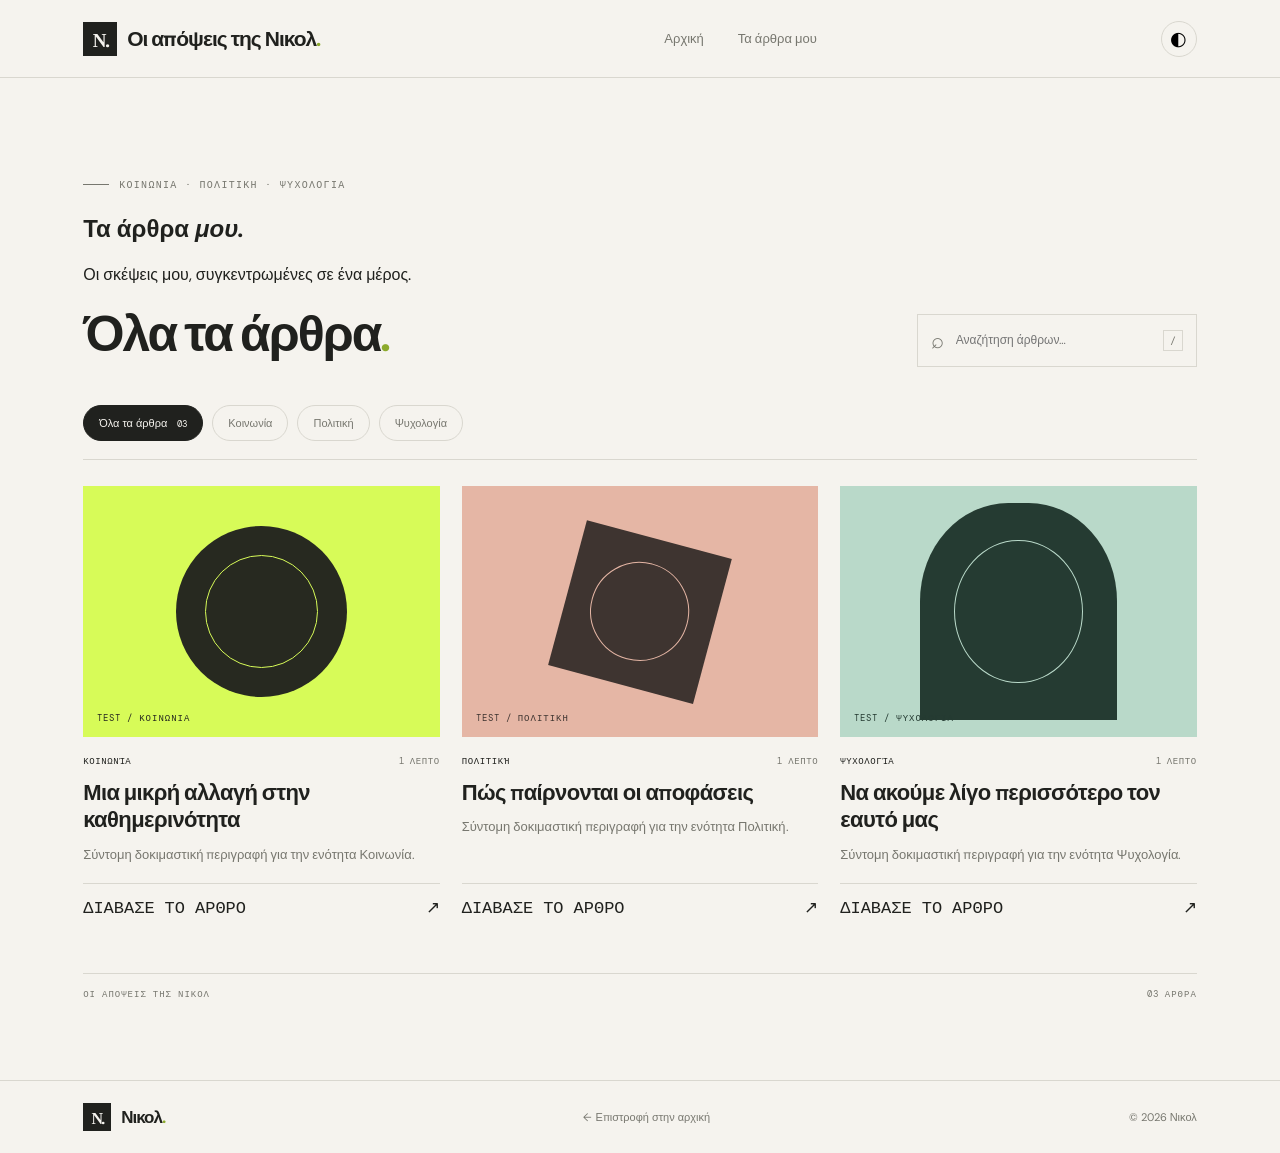
==== articles.html @ 4a7532e8 "Create dedicated articles listing page" ====
<!doctype html>
<html lang="el">
<head>
  <meta charset="utf-8">
  <meta name="viewport" content="width=device-width, initial-scale=1">
  <meta name="description" content="Όλα τα άρθρα της Νικολ για την κοινωνία, την πολιτική και την ψυχολογία.">
  <meta name="theme-color" content="#f5f3ee">
  <title>Τα άρθρα μου — Νικολ</title>
  <link rel="stylesheet" href="styles.css">
  <script src="script.js" defer></script>
</head>
<body class="articles-page">
  <header class="site-header">
    <a class="brand" href="index.html" aria-label="Επιστροφή στην αρχική"><span class="brand-mark">Ν.</span><span>Οι απόψεις της Νικολ<span class="brand-dot">.</span></span></a>
    <nav class="desktop-nav" aria-label="Κύρια πλοήγηση"><a href="index.html">Αρχική</a><a href="articles.html" aria-current="page">Τα άρθρα μου</a></nav>
    <div class="header-actions"><button class="icon-button" id="theme-toggle" aria-label="Εναλλαγή θέματος" title="Εναλλαγή θέματος">◐</button></div>
  </header>
  <main>
    <section class="articles-intro section-wrap">
      <p class="eyebrow"><span class="eyebrow-line"></span> ΚΟΙΝΩΝΙΑ · ΠΟΛΙΤΙΚΗ · ΨΥΧΟΛΟΓΙΑ</p>
      <h1>Τα άρθρα <em>μου.</em></h1>
      <p class="articles-lead">Οι σκέψεις μου, συγκεντρωμένες σε ένα μέρος.</p>
      <div class="section-heading article-tools"><div><h2>Όλα τα άρθρα<span class="brand-dot">.</span></h2></div><label class="search-box"><span aria-hidden="true">⌕</span><input id="search" type="search" placeholder="Αναζήτηση άρθρων…" aria-label="Αναζήτηση άρθρων"><kbd>/</kbd></label></div>
      <div class="filter-row" id="categories" aria-label="Φίλτρα θεματολογίας"><button class="filter active" data-category="Όλα">Όλα τα άρθρα <span id="category-total">03</span></button><button class="filter" data-category="Κοινωνία">Κοινωνία</button><button class="filter" data-category="Πολιτική">Πολιτική</button><button class="filter" data-category="Ψυχολογία">Ψυχολογία</button></div>
      <div class="article-grid" id="article-grid" aria-live="polite"></div>
      <p class="empty-state" id="empty-state" hidden>Δεν βρέθηκαν άρθρα. Δοκίμασε άλλη αναζήτηση.</p>
      <div class="section-footer"><span>ΟΙ ΑΠΟΨΕΙΣ ΤΗΣ ΝΙΚΟΛ</span><span id="result-count">03 ΑΡΘΡΑ</span></div>
    </section>
  </main>
  <footer class="site-footer"><a class="brand footer-brand" href="index.html"><span class="brand-mark">Ν.</span><span>Νικολ<span class="brand-dot">.</span></span></a><a href="index.html">← Επιστροφή στην αρχική</a><span>© <span id="year"></span> Νικολ</span></footer>
</body>
</html>
---- styles.css ----
@import url('https://fonts.googleapis.com/css2?family=DM+Mono:wght@400;500&family=DM+Sans:wght@400;500;600;700&family=Playfair+Display:ital,wght@0,500;0,600;1,500;1,600&display=swap');
:root{--paper:#f5f3ee;--ink:#20211e;--muted:#77776f;--line:#d9d7cf;--accent:#d7fb58;--card:#eeece5;--serif:'Playfair Display',Georgia,serif;--sans:'DM Sans',Arial,sans-serif;--mono:'DM Mono',monospace}
*{box-sizing:border-box}html{scroll-behavior:smooth;scroll-padding-top:90px}body{margin:0;background:var(--paper);color:var(--ink);font-family:var(--sans);transition:background .2s,color .2s}a{color:inherit;text-decoration:none}button,input{font:inherit}.site-header{height:78px;padding:0 6.5%;display:flex;align-items:center;justify-content:space-between;border-bottom:1px solid var(--line);gap:24px}.brand{display:flex;align-items:center;gap:10px;font-size:21px;font-weight:700;letter-spacing:-1px}.brand-mark{display:grid;place-items:center;width:34px;height:34px;background:var(--ink);color:var(--paper);font-family:var(--serif);font-size:19px;letter-spacing:-2px}.brand-dot{color:#8caa2c}.desktop-nav{display:flex;gap:34px;font-size:13px;color:var(--muted)}.desktop-nav a:hover,.write-link:hover{color:var(--ink)}.header-actions{display:flex;align-items:center;gap:18px}.icon-button{border:1px solid var(--line);background:transparent;width:36px;height:36px;border-radius:50%;cursor:pointer;font-size:19px}.write-link{font-size:13px;font-weight:600}.write-link span{margin-left:8px}.hero{padding:70px 6.5% 0;display:grid;grid-template-columns:1fr .88fr;column-gap:7%;position:relative}.hero-copy{padding:28px 0 100px}.eyebrow{font:10px var(--mono);letter-spacing:1.3px;color:var(--muted);margin:0 0 22px;display:flex;align-items:center;gap:10px}.eyebrow-line{width:26px;height:1px;background:currentColor}.hero h1{font-size:clamp(56px,7.2vw,104px);line-height:.98;letter-spacing:-6px;margin:0 0 26px;font-weight:600}.hero h1 em,.manifesto h2 em{font-family:var(--serif);font-weight:500}.hero-intro{font-size:16px;line-height:1.8;color:var(--muted);max-width:450px;margin:0 0 30px}.primary-link{display:inline-flex;align-items:center;gap:26px;border-bottom:1px solid var(--ink);padding:0 0 10px;font-size:13px;font-weight:700}.primary-link span{font-size:18px}.hero-art{min-height:430px;align-self:center;position:relative;overflow:hidden;background:#d7fb58}.art-grid{position:absolute;inset:0;background-image:linear-gradient(#25271c16 1px,transparent 1px),linear-gradient(90deg,#25271c16 1px,transparent 1px);background-size:30px 30px}.art-circle{position:absolute;width:67%;aspect-ratio:1;border-radius:50%;background:#22241f;top:11%;left:17%;box-shadow:20px 20px 0 #c2e64c}.art-circle:after{content:"";position:absolute;inset:23%;border:1px solid #d7fb58;border-radius:50%}.art-block{position:absolute;width:29%;height:45%;right:7%;bottom:9%;background:#f5f3ee;transform:rotate(9deg);border:1px solid #20211e}.art-note{position:absolute;left:7%;bottom:11%;font:10px/1.8 var(--mono);letter-spacing:1px;color:#20211e}.art-note span{font-size:35px;display:block;margin-top:6px}.art-index{position:absolute;right:5%;top:5%;font:9px var(--mono);letter-spacing:1px}.hero-bottom{grid-column:1/-1;display:flex;justify-content:space-between;border-top:1px solid var(--line);padding:15px 0;font:9px var(--mono);letter-spacing:1.1px;color:var(--muted)}.section-wrap{padding:100px 6.5% 80px}.section-heading{display:flex;justify-content:space-between;align-items:end;gap:25px}.section-heading .eyebrow{margin-bottom:12px}.section-heading h2,.newsletter h2{font-size:clamp(32px,4vw,50px);letter-spacing:-2px;margin:0;font-weight:600}.search-box{display:flex;align-items:center;gap:10px;width:280px;padding:11px 13px;border:1px solid var(--line);color:var(--muted)}.search-box>span{font-size:22px}.search-box input{width:100%;min-width:0;border:0;outline:0;background:transparent;color:var(--ink);font-size:12px}.search-box kbd{font:10px var(--mono);border:1px solid var(--line);padding:3px 6px}.filter-row{display:flex;gap:9px;flex-wrap:wrap;margin:38px 0 26px;padding-bottom:18px;border-bottom:1px solid var(--line)}.filter{background:transparent;border:1px solid var(--line);border-radius:30px;padding:10px 15px;color:var(--muted);font-size:11px;cursor:pointer}.filter span{font:9px var(--mono);margin-left:7px}.filter.active,.filter:hover{background:var(--ink);border-color:var(--ink);color:var(--paper)}.article-grid{display:grid;grid-template-columns:repeat(3,minmax(0,1fr));gap:36px 22px}.article-card{min-width:0;cursor:pointer;display:flex;flex-direction:column}.article-visual{aspect-ratio:1.42;position:relative;overflow:hidden;background:var(--visual,#dedbd1);display:grid;place-items:center}.visual-shape{width:48%;aspect-ratio:1;border-radius:50%;background:var(--shape,#25261f);position:relative;transition:transform .35s}.article-card:hover .visual-shape{transform:scale(1.09) rotate(-6deg)}.visual-shape:after{content:"";position:absolute;inset:17%;border:1px solid var(--visual,#dedbd1);border-radius:50%}.article-card:nth-child(3n+2) .visual-shape{border-radius:0;transform:rotate(15deg);width:42%}.article-card:nth-child(3n) .visual-shape{border-radius:45% 45% 0 0;width:55%;aspect-ratio:.9}.visual-label{position:absolute;left:14px;bottom:13px;font:9px var(--mono);letter-spacing:1px;color:var(--shape,#25261f)}.card-meta{display:flex;justify-content:space-between;gap:10px;margin:18px 0 12px;font:9px var(--mono);letter-spacing:.6px;color:var(--muted)}.card-category{color:var(--ink)}.article-card h3{font-size:22px;line-height:1.25;letter-spacing:-.6px;margin:0 0 10px;font-weight:600}.article-card p{font-size:13px;line-height:1.7;color:var(--muted);margin:0 0 17px}.read-more{margin-top:auto;padding-top:12px;border-top:1px solid var(--line);font:10px var(--mono);display:flex;justify-content:space-between}.read-more span{font-size:17px}.empty-state{padding:45px 0;text-align:center;color:var(--muted)}.section-footer{margin-top:55px;padding-top:14px;border-top:1px solid var(--line);display:flex;justify-content:space-between;font:9px var(--mono);letter-spacing:1px;color:var(--muted)}.manifesto{background:#e8e6dd;padding:65px 9%;display:grid;grid-template-columns:.4fr 1fr 1fr;gap:40px;align-items:center}.manifesto-symbol{font:clamp(75px,12vw,150px) var(--serif);letter-spacing:-12px}.manifesto-symbol span{color:#8caa2c}.manifesto .eyebrow{margin-bottom:14px}.manifesto h2{font-size:clamp(30px,4vw,48px);line-height:1.15;letter-spacing:-1.7px;margin:0}.manifesto-text{font-size:14px;line-height:1.9;color:#66675f;max-width:370px}.newsletter{padding:80px 9%;display:flex;justify-content:space-between;align-items:center;gap:35px}.newsletter .eyebrow{margin-bottom:15px}.newsletter-right{max-width:370px}.newsletter-right p{font-size:14px;line-height:1.8;color:var(--muted);margin:0 0 22px}.newsletter-right small{display:block;font-size:10px;color:var(--muted);margin-top:15px}.site-footer{padding:22px 6.5%;border-top:1px solid var(--line);display:flex;align-items:center;justify-content:space-between;gap:20px;color:var(--muted);font-size:11px}.footer-brand{color:var(--ink);font-size:17px}.footer-brand .brand-mark{width:28px;height:28px;font-size:16px}
body.dark{--paper:#1d1e1a;--ink:#f0efe8;--muted:#a6a69b;--line:#3d3e37;--accent:#d7fb58;--card:#292a24}body.dark .brand-mark{background:var(--ink);color:var(--paper)}body.dark .art-block{background:#1d1e1a;border-color:#1d1e1a}body.dark .manifesto{background:#292a24}body.dark .manifesto-text{color:#b8b8ad}body.dark .filter.active,body.dark .filter:hover{background:var(--ink);color:var(--paper);border-color:var(--ink)}
@media(max-width:850px){.site-header{padding:0 5%;height:70px}.desktop-nav{gap:16px}.hero{padding:45px 5% 0;column-gap:4%}.hero h1{letter-spacing:-4px}.hero-art{min-height:340px}.section-wrap{padding:75px 5% 65px}.article-grid{grid-template-columns:repeat(2,minmax(0,1fr))}.manifesto{padding:55px 6%;grid-template-columns:.3fr 1fr;gap:25px}.manifesto-text{grid-column:2}.newsletter{padding:65px 6%}}
@media(max-width:600px){.site-header{height:auto;min-height:65px;padding-top:12px;padding-bottom:10px;flex-wrap:wrap;gap:12px}.brand{font-size:19px}.desktop-nav{display:flex;order:3;width:100%;justify-content:center;gap:clamp(16px,6vw,28px);padding-top:2px;font-size:12px}.header-actions{gap:12px;margin-left:auto}.write-link{font-size:12px}.hero{grid-template-columns:1fr;padding-top:28px}.hero-copy{padding:20px 0 35px}.hero h1{font-size:clamp(56px,15vw,82px);letter-spacing:-4px}.hero-intro{font-size:14px}.hero-art{min-height:300px}.hero-bottom{margin-top:22px;font-size:8px;gap:12px}.hero-bottom span:last-child{text-align:right}.section-wrap{padding-top:65px}.section-heading{align-items:stretch;flex-direction:column}.section-heading h2{font-size:35px}.search-box{width:100%}.filter-row{margin-top:25px;gap:7px}.filter{padding:9px 12px}.article-grid{grid-template-columns:1fr;gap:34px}.article-visual{aspect-ratio:1.5}.article-card h3{font-size:24px}.manifesto{grid-template-columns:1fr;gap:18px;padding:45px 7%}.manifesto-symbol{font-size:80px;line-height:.9}.manifesto-text{grid-column:auto;margin-top:0}.newsletter{align-items:flex-start;flex-direction:column;padding:55px 7%;gap:22px}.site-footer{flex-wrap:wrap;padding:20px 5%;font-size:10px}.site-footer>span:nth-child(2){display:none}}
@media(prefers-reduced-motion:reduce){*,*::before,*::after{scroll-behavior:auto!important;transition:none!important}}
/* Article cover images uploaded through the CMS */
.article-visual.has-cover .visual-shape,
.dialog-art.has-cover .visual-shape{display:none}
.article-cover{position:absolute;inset:0;width:100%;height:100%;object-fit:cover}
.article-visual.has-cover .visual-label,
.dialog-art.has-cover .visual-label{color:#fff;text-shadow:0 1px 5px #000}
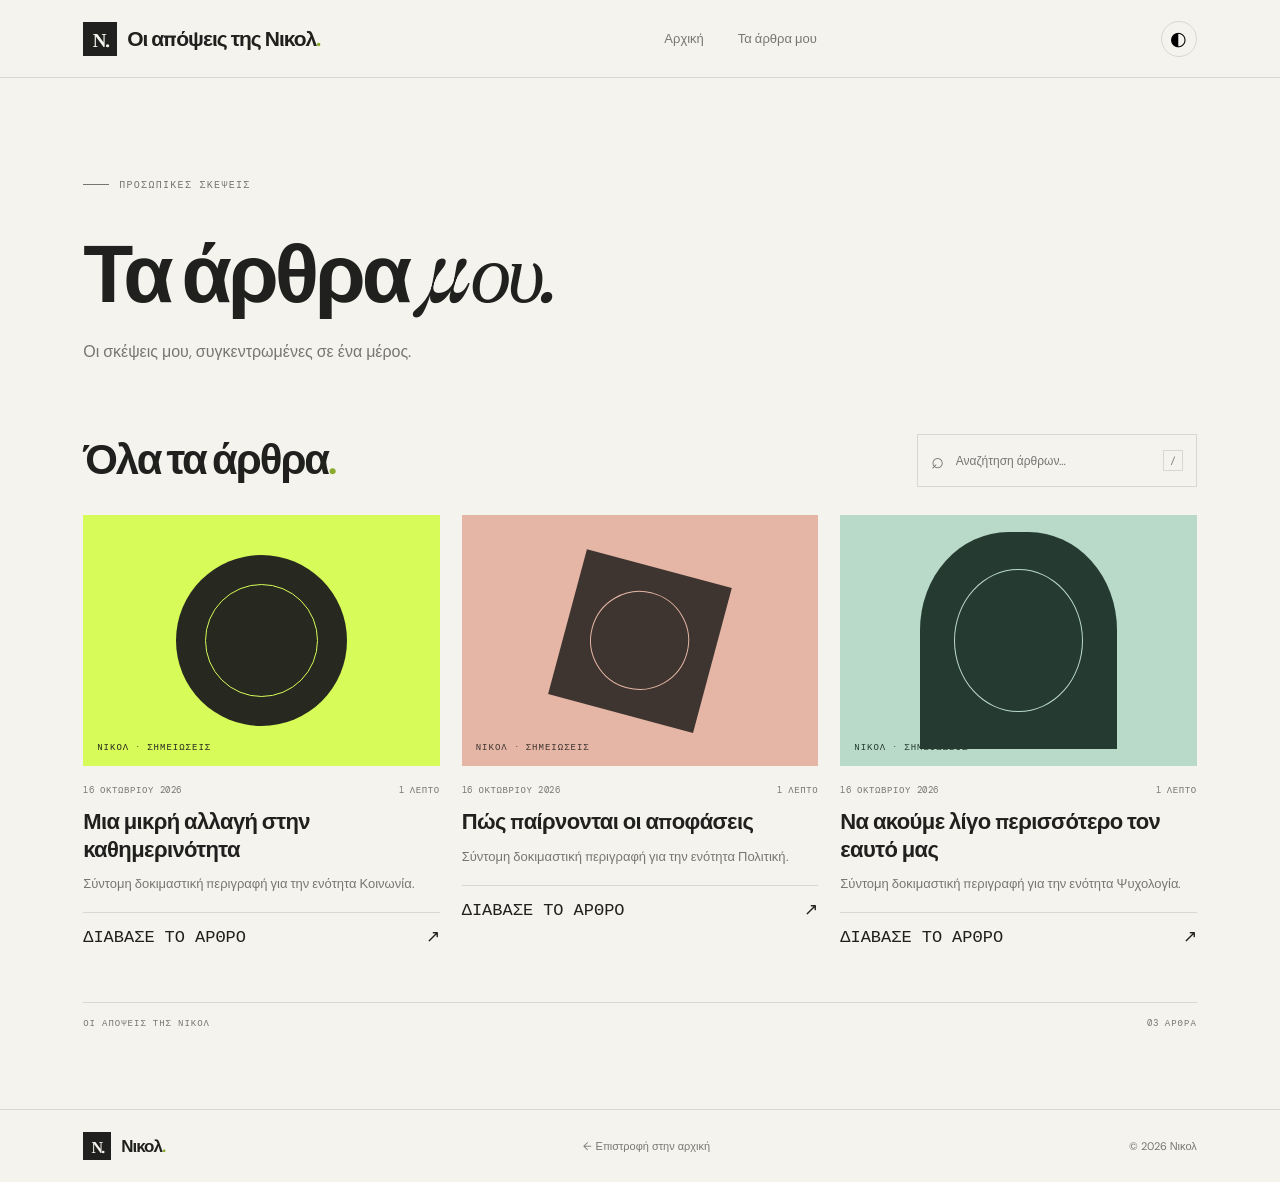
==== commit 09cdcbc2: "Simplify articles page without category filters" ====
--- a/articles.html
+++ b/articles.html
@@ -3,7 +3,7 @@
 <head>
   <meta charset="utf-8">
   <meta name="viewport" content="width=device-width, initial-scale=1">
-  <meta name="description" content="Όλα τα άρθρα της Νικολ για την κοινωνία, την πολιτική και την ψυχολογία.">
+  <meta name="description" content="Οι σκέψεις και τα άρθρα της Νικολ.">
   <meta name="theme-color" content="#f5f3ee">
   <title>Τα άρθρα μου — Νικολ</title>
   <link rel="stylesheet" href="styles.css">
@@ -17,11 +17,10 @@
   </header>
   <main>
     <section class="articles-intro section-wrap">
-      <p class="eyebrow"><span class="eyebrow-line"></span> ΚΟΙΝΩΝΙΑ · ΠΟΛΙΤΙΚΗ · ΨΥΧΟΛΟΓΙΑ</p>
+      <p class="eyebrow"><span class="eyebrow-line"></span> ΠΡΟΣΩΠΙΚΕΣ ΣΚΕΨΕΙΣ</p>
       <h1>Τα άρθρα <em>μου.</em></h1>
       <p class="articles-lead">Οι σκέψεις μου, συγκεντρωμένες σε ένα μέρος.</p>
       <div class="section-heading article-tools"><div><h2>Όλα τα άρθρα<span class="brand-dot">.</span></h2></div><label class="search-box"><span aria-hidden="true">⌕</span><input id="search" type="search" placeholder="Αναζήτηση άρθρων…" aria-label="Αναζήτηση άρθρων"><kbd>/</kbd></label></div>
-      <div class="filter-row" id="categories" aria-label="Φίλτρα θεματολογίας"><button class="filter active" data-category="Όλα">Όλα τα άρθρα <span id="category-total">03</span></button><button class="filter" data-category="Κοινωνία">Κοινωνία</button><button class="filter" data-category="Πολιτική">Πολιτική</button><button class="filter" data-category="Ψυχολογία">Ψυχολογία</button></div>
       <div class="article-grid" id="article-grid" aria-live="polite"></div>
       <p class="empty-state" id="empty-state" hidden>Δεν βρέθηκαν άρθρα. Δοκίμασε άλλη αναζήτηση.</p>
       <div class="section-footer"><span>ΟΙ ΑΠΟΨΕΙΣ ΤΗΣ ΝΙΚΟΛ</span><span id="result-count">03 ΑΡΘΡΑ</span></div>
--- a/styles.css
+++ b/styles.css
@@ -11,3 +11,6 @@
 .article-cover{position:absolute;inset:0;width:100%;height:100%;object-fit:cover}
 .article-visual.has-cover .visual-label,
 .dialog-art.has-cover .visual-label{color:#fff;text-shadow:0 1px 5px #000}
+
+/* Dedicated articles page */
+.articles-intro{min-height:calc(100vh - 150px)}.articles-intro>h1{font-size:clamp(48px,7vw,82px);letter-spacing:-4px;margin:0 0 14px}.articles-intro>h1 em{font-family:var(--serif);font-weight:500}.articles-lead{font-size:16px;color:var(--muted);margin:0 0 70px}.article-tools{margin-bottom:28px}.article-tools h2{font-size:clamp(28px,3.5vw,42px)}.articles-page .article-grid{grid-template-columns:repeat(3,minmax(0,1fr))}@media(max-width:850px){.articles-page .article-grid{grid-template-columns:repeat(2,minmax(0,1fr))}}@media(max-width:600px){.articles-intro{padding-top:48px}.articles-intro>h1{font-size:55px;letter-spacing:-2px}.articles-lead{margin-bottom:48px}.articles-page .article-grid{grid-template-columns:1fr}}
